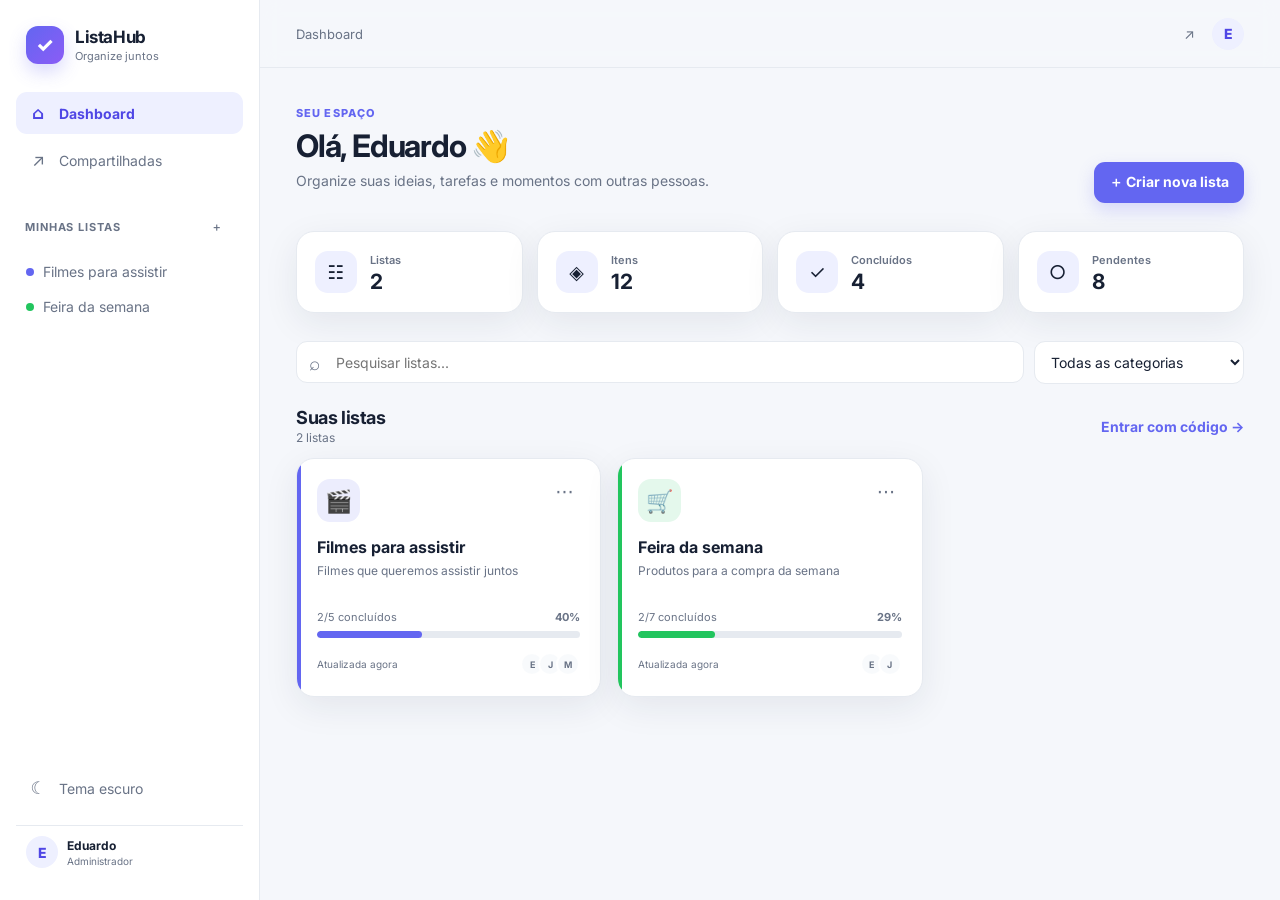
==== index.html @ 116a1e54 "feat: cria estrutura inicial do projeto List Implementa a estrutura inicial do projeto List, uma apl" ====
<!DOCTYPE html>
<html lang="pt-BR">
<head>
  <meta charset="UTF-8">
  <meta name="viewport" content="width=device-width, initial-scale=1.0">
  <meta name="description" content="ListaHub — listas pessoais e compartilhadas.">
  <title>List</title>
  <link rel="preconnect" href="https://fonts.googleapis.com">
  <link rel="preconnect" href="https://fonts.gstatic.com" crossorigin>
  <link href="https://fonts.googleapis.com/css2?family=Inter:wght@400;500;600;700;800&display=swap" rel="stylesheet">
  <link rel="stylesheet" href="css/style.css">
  <link rel="stylesheet" href="css/dashboard.css">
</head>
<body>
  <div class="app-shell">
    <aside class="sidebar" id="sidebar">
      <div class="brand">
        <div class="brand-mark">✓</div>
        <div>
          <strong>ListaHub</strong>
          <span>Organize juntos</span>
        </div>
      </div>

      <nav class="sidebar-nav" aria-label="Navegação principal">
        <button class="nav-item active" data-view="dashboard"><span>⌂</span> Dashboard</button>
        <button class="nav-item" data-view="shared"><span>↗</span> Compartilhadas</button>
      </nav>

      <div class="sidebar-section">
        <div class="section-heading">
          <span>Minhas listas</span>
          <button class="icon-btn" id="sidebarAdd" aria-label="Criar nova lista">＋</button>
        </div>
        <div id="sidebarLists" class="sidebar-lists"></div>
      </div>

      <div class="sidebar-bottom">
        <button class="nav-item" id="themeToggle"><span id="themeIcon">☾</span> <span id="themeLabel">Tema escuro</span></button>
        <div class="user-mini">
          <div class="avatar">E</div>
          <div><strong id="currentUserName">Eduardo</strong><span>Administrador</span></div>
        </div>
      </div>
    </aside>

    <main class="main-content">
      <header class="topbar">
        <button class="mobile-menu icon-btn" id="mobileMenu" aria-label="Abrir menu">☰</button>
        <div class="breadcrumb" id="breadcrumb">Dashboard</div>
        <div class="topbar-actions">
          <button class="icon-btn" id="joinListBtn" title="Entrar em uma lista compartilhada">↗</button>
          <button class="avatar avatar-button" aria-label="Perfil">E</button>
        </div>
      </header>

      <section id="dashboardView" class="view">
        <div class="page-header">
          <div>
            <p class="eyebrow">Seu espaço</p>
            <h1>Olá, Eduardo 👋</h1>
            <p class="muted">Organize suas ideias, tarefas e momentos com outras pessoas.</p>
          </div>
          <button class="primary-btn" id="createListBtn">＋ Criar nova lista</button>
        </div>

        <div class="stats-grid" id="statsGrid"></div>

        <div class="toolbar">
          <div class="search-box">
            <span>⌕</span>
            <input id="listSearch" type="search" placeholder="Pesquisar listas..." aria-label="Pesquisar listas">
          </div>
          <select id="categoryFilter" class="select-control" aria-label="Filtrar por categoria">
            <option value="all">Todas as categorias</option>
            <option value="filmes">Filmes</option>
            <option value="series">Séries</option>
            <option value="compras">Compras</option>
            <option value="tarefas">Tarefas</option>
            <option value="livros">Livros</option>
            <option value="viagens">Viagens</option>
            <option value="ideias">Ideias</option>
            <option value="personalizada">Personalizadas</option>
          </select>
        </div>

        <div class="section-title-row">
          <div><h2>Suas listas</h2><span class="muted" id="listCount"></span></div>
          <button class="text-btn" id="joinListText">Entrar com código →</button>
        </div>
        <div class="list-grid" id="listGrid"></div>
        <div class="empty-state hidden" id="emptyLists">
          <div class="empty-icon">☷</div>
          <h3>Nenhuma lista encontrada</h3>
          <p>Crie uma lista nova ou ajuste sua pesquisa.</p>
        </div>
      </section>

      <section id="listView" class="view hidden">
        <div id="listPage"></div>
      </section>

      <section id="sharedView" class="view hidden">
        <div class="page-header">
          <div>
            <p class="eyebrow">Colaboração</p>
            <h1>Listas compartilhadas</h1>
            <p class="muted">Entre em uma lista usando o código recebido.</p>
          </div>
        </div>
        <div class="shared-hero card">
          <div class="shared-icon">↗</div>
          <div>
            <h2>Entrar em uma lista</h2>
            <p class="muted">Nesta versão, o compartilhamento é simulado localmente com LocalStorage.</p>
            <div class="join-form">
              <label for="sharedCode">Código da lista</label>
              <div class="inline-form">
                <input id="sharedCode" type="text" placeholder="Ex.: LST-8F3K2A" autocomplete="off">
                <button class="primary-btn" id="sharedJoinBtn">Entrar na lista</button>
              </div>
            </div>
          </div>
        </div>
        <div class="section-title-row"><div><h2>Minhas listas compartilháveis</h2></div></div>
        <div id="sharedCards" class="list-grid"></div>
      </section>
    </main>
  </div>

  <div class="modal-backdrop hidden" id="modalBackdrop">
    <div class="modal" id="modalContent" role="dialog" aria-modal="true" aria-labelledby="modalTitle"></div>
  </div>
  <div id="toastContainer" class="toast-container" aria-live="polite"></div>

  <script src="js/storage.js"></script>
  <script src="js/utils.js"></script>
  <script src="js/lists.js"></script>
  <script src="js/items.js"></script>
  <script src="js/ui.js"></script>
  <script src="js/app.js"></script>
</body>
</html>
---- css/style.css ----
:root {
  --bg: #f5f7fb;
  --surface: #ffffff;
  --surface-2: #f8fafc;
  --text: #172033;
  --muted: #697386;
  --border: #e6eaf0;
  --primary: #6366f1;
  --primary-strong: #4f46e5;
  --primary-soft: #eef0ff;
  --danger: #ef4444;
  --success: #16a34a;
  --warning: #f59e0b;
  --shadow: 0 10px 35px rgba(28, 39, 65, 0.08);
  --radius: 18px;
  --sidebar: 260px;
}
[data-theme="dark"] {
  --bg: #0d1117;
  --surface: #151b24;
  --surface-2: #10161f;
  --text: #eef2f7;
  --muted: #9aa5b5;
  --border: #27303d;
  --primary-soft: #242746;
  --shadow: 0 10px 35px rgba(0, 0, 0, 0.22);
}
* {
  box-sizing: border-box;
}
html {
  scroll-behavior: smooth;
}
body {
  margin: 0;
  font-family: Inter, system-ui, sans-serif;
  background: var(--bg);
  color: var(--text);
  font-size: 14px;
}
button,
input,
select,
textarea {
  font: inherit;
}
button {
  cursor: pointer;
}
button:focus-visible,
input:focus-visible,
select:focus-visible,
textarea:focus-visible {
  outline: 3px solid color-mix(in srgb, var(--primary) 28%, transparent);
  outline-offset: 2px;
}
.hidden {
  display: none !important;
}
.muted {
  color: var(--muted);
}
.app-shell {
  min-height: 100vh;
  display: flex;
}
.sidebar {
  width: var(--sidebar);
  position: fixed;
  inset: 0 auto 0 0;
  z-index: 20;
  display: flex;
  flex-direction: column;
  padding: 22px 16px;
  background: var(--surface);
  border-right: 1px solid var(--border);
}
.brand {
  display: flex;
  align-items: center;
  gap: 11px;
  padding: 4px 10px 28px;
}
.brand-mark {
  width: 38px;
  height: 38px;
  border-radius: 12px;
  display: grid;
  place-items: center;
  background: linear-gradient(135deg, var(--primary), #8b5cf6);
  color: #fff;
  font-weight: 800;
  font-size: 20px;
  box-shadow: 0 8px 18px rgba(99, 102, 241, 0.24);
}
.brand strong {
  display: block;
  font-size: 17px;
  letter-spacing: -0.4px;
}
.brand span {
  display: block;
  color: var(--muted);
  font-size: 11px;
  margin-top: 2px;
}
.sidebar-nav {
  display: grid;
  gap: 5px;
}
.nav-item {
  border: 0;
  background: transparent;
  color: var(--muted);
  text-align: left;
  width: 100%;
  display: flex;
  align-items: center;
  gap: 11px;
  padding: 11px 12px;
  border-radius: 11px;
  transition: 0.2s;
}
.nav-item span:first-child {
  width: 20px;
  text-align: center;
  font-size: 17px;
}
.nav-item:hover {
  background: var(--surface-2);
  color: var(--text);
}
.nav-item.active {
  background: var(--primary-soft);
  color: var(--primary-strong);
  font-weight: 700;
}
.sidebar-section {
  margin-top: 28px;
  min-height: 0;
}
.section-heading {
  display: flex;
  align-items: center;
  justify-content: space-between;
  padding: 0 9px 9px;
  color: var(--muted);
  font-size: 11px;
  text-transform: uppercase;
  letter-spacing: 0.08em;
  font-weight: 700;
}
.icon-btn {
  border: 0;
  background: transparent;
  color: var(--muted);
  width: 36px;
  height: 36px;
  border-radius: 10px;
  display: grid;
  place-items: center;
  transition: 0.2s;
}
.icon-btn:hover {
  background: var(--surface-2);
  color: var(--text);
}
.sidebar-lists {
  overflow: auto;
  max-height: 42vh;
  padding-right: 3px;
}
.sidebar-list {
  display: flex;
  align-items: center;
  gap: 9px;
  padding: 9px 10px;
  border-radius: 10px;
  cursor: pointer;
  color: var(--muted);
}
.sidebar-list:hover {
  background: var(--surface-2);
  color: var(--text);
}
.sidebar-list-dot {
  width: 8px;
  height: 8px;
  border-radius: 50%;
  flex: 0 0 auto;
}
.sidebar-list-name {
  white-space: nowrap;
  overflow: hidden;
  text-overflow: ellipsis;
}
.sidebar-bottom {
  margin-top: auto;
  display: grid;
  gap: 8px;
}
.user-mini {
  display: flex;
  gap: 9px;
  align-items: center;
  padding: 10px;
  border-top: 1px solid var(--border);
  margin-top: 8px;
}
.user-mini strong,
.user-mini span {
  display: block;
}
.user-mini strong {
  font-size: 12px;
}
.user-mini span {
  font-size: 10px;
  color: var(--muted);
  margin-top: 2px;
}
.avatar {
  width: 32px;
  height: 32px;
  border-radius: 50%;
  display: grid;
  place-items: center;
  background: var(--primary-soft);
  color: var(--primary-strong);
  font-weight: 800;
  flex: 0 0 auto;
}
.avatar-button {
  border: 0;
}
.main-content {
  margin-left: var(--sidebar);
  width: calc(100% - var(--sidebar));
  min-height: 100vh;
}
.topbar {
  height: 68px;
  display: flex;
  align-items: center;
  justify-content: space-between;
  padding: 0 36px;
  background: color-mix(in srgb, var(--bg) 88%, transparent);
  backdrop-filter: blur(10px);
  border-bottom: 1px solid var(--border);
  position: sticky;
  top: 0;
  z-index: 10;
}
.breadcrumb {
  font-size: 13px;
  color: var(--muted);
}
.topbar-actions {
  display: flex;
  gap: 5px;
  align-items: center;
}
.mobile-menu {
  display: none;
}
.view {
  max-width: 1320px;
  margin: 0 auto;
  padding: 38px 36px 60px;
}
.page-header {
  display: flex;
  align-items: flex-end;
  justify-content: space-between;
  gap: 24px;
  margin-bottom: 28px;
}
.eyebrow {
  color: var(--primary);
  text-transform: uppercase;
  letter-spacing: 0.1em;
  font-weight: 800;
  font-size: 11px;
  margin: 0 0 7px;
}
h1,
h2,
h3,
p {
  margin-top: 0;
}
h1 {
  font-size: 31px;
  letter-spacing: -1.2px;
  margin-bottom: 7px;
}
h2 {
  font-size: 18px;
  letter-spacing: -0.4px;
  margin-bottom: 0;
}
h3 {
  font-size: 15px;
}
.card {
  background: var(--surface);
  border: 1px solid var(--border);
  border-radius: var(--radius);
  box-shadow: var(--shadow);
}
.primary-btn,
.secondary-btn,
.danger-btn {
  border: 0;
  border-radius: 11px;
  padding: 11px 15px;
  font-weight: 700;
  transition: 0.2s;
}
.primary-btn {
  background: var(--primary);
  color: #fff;
  box-shadow: 0 7px 17px rgba(99, 102, 241, 0.22);
}
.primary-btn:hover {
  background: var(--primary-strong);
  transform: translateY(-1px);
}
.secondary-btn {
  background: var(--surface-2);
  color: var(--text);
  border: 1px solid var(--border);
}
.danger-btn {
  background: #fee2e2;
  color: #b91c1c;
}
[data-theme="dark"] .danger-btn {
  background: #3a2024;
  color: #fca5a5;
}
.text-btn {
  border: 0;
  background: transparent;
  color: var(--primary);
  font-weight: 700;
  padding: 7px 0;
}
.stats-grid {
  display: grid;
  grid-template-columns: repeat(4, 1fr);
  gap: 14px;
  margin-bottom: 28px;
}
.stat-card {
  padding: 18px;
  display: flex;
  align-items: center;
  gap: 13px;
}
.stat-icon {
  width: 42px;
  height: 42px;
  border-radius: 13px;
  display: grid;
  place-items: center;
  background: var(--primary-soft);
  font-size: 19px;
}
.stat-label {
  color: var(--muted);
  font-size: 11px;
  font-weight: 600;
}
.stat-value {
  display: block;
  font-size: 21px;
  margin-top: 2px;
}
.toolbar {
  display: flex;
  gap: 10px;
  margin-bottom: 23px;
}
.search-box {
  flex: 1;
  min-width: 200px;
  position: relative;
}
.search-box span {
  position: absolute;
  left: 13px;
  top: 50%;
  transform: translateY(-50%);
  color: var(--muted);
  font-size: 19px;
}
.search-box input,
.select-control,
.field input,
.field select,
.field textarea,
.join-form input {
  width: 100%;
  border: 1px solid var(--border);
  background: var(--surface);
  color: var(--text);
  border-radius: 11px;
  padding: 11px 12px;
  min-height: 42px;
}
.search-box input {
  padding-left: 39px;
}
.select-control {
  max-width: 210px;
}
.section-title-row {
  display: flex;
  justify-content: space-between;
  align-items: center;
  margin-bottom: 13px;
}
.section-title-row .muted {
  font-size: 12px;
}
.list-grid {
  display: grid;
  grid-template-columns: repeat(3, minmax(0, 1fr));
  gap: 16px;
}
.list-card {
  position: relative;
  overflow: hidden;
  padding: 20px;
  cursor: pointer;
  transition: 0.22s;
  min-height: 215px;
}
.list-card:hover {
  transform: translateY(-3px);
  box-shadow: 0 16px 38px rgba(28, 39, 65, 0.12);
}
.list-card-accent {
  position: absolute;
  left: 0;
  top: 0;
  bottom: 0;
  width: 4px;
  background: var(--list-color);
}
.list-card-head {
  display: flex;
  justify-content: space-between;
  gap: 10px;
  align-items: flex-start;
}
.list-icon {
  width: 43px;
  height: 43px;
  border-radius: 13px;
  display: grid;
  place-items: center;
  background: color-mix(in srgb, var(--list-color) 12%, var(--surface));
  font-size: 22px;
}
.more-btn {
  border: 0;
  background: transparent;
  color: var(--muted);
  font-size: 19px;
}
.list-card h3 {
  margin: 15px 0 5px;
  font-size: 16px;
}
.list-card-description {
  color: var(--muted);
  font-size: 12px;
  min-height: 32px;
  line-height: 1.45;
}
.progress-row {
  display: flex;
  justify-content: space-between;
  color: var(--muted);
  font-size: 11px;
  margin-top: 16px;
}
.progress {
  height: 7px;
  border-radius: 99px;
  background: var(--border);
  overflow: hidden;
  margin-top: 7px;
}
.progress > span {
  display: block;
  height: 100%;
  border-radius: inherit;
  background: var(--list-color);
  transition: 0.35s;
}
.card-footer {
  display: flex;
  justify-content: space-between;
  align-items: center;
  margin-top: 14px;
  color: var(--muted);
  font-size: 10px;
}
.members {
  display: flex;
}
.member-avatar {
  width: 24px;
  height: 24px;
  border-radius: 50%;
  display: grid;
  place-items: center;
  background: var(--surface-2);
  border: 2px solid var(--surface);
  font-size: 9px;
  font-weight: 700;
  margin-left: -6px;
}
.member-avatar:first-child {
  margin-left: 0;
}
.empty-state {
  padding: 65px 20px;
  text-align: center;
  color: var(--muted);
}
.empty-icon {
  font-size: 42px;
  margin-bottom: 8px;
  opacity: 0.6;
}
.modal-backdrop {
  position: fixed;
  inset: 0;
  background: rgba(9, 14, 24, 0.55);
  display: grid;
  place-items: center;
  padding: 18px;
  z-index: 100;
  backdrop-filter: blur(4px);
}
.modal {
  width: min(560px, 100%);
  max-height: 90vh;
  overflow: auto;
  background: var(--surface);
  border: 1px solid var(--border);
  border-radius: 20px;
  box-shadow: 0 25px 70px rgba(0, 0, 0, 0.25);
  padding: 23px;
}
.modal-header {
  display: flex;
  justify-content: space-between;
  gap: 15px;
  align-items: center;
  margin-bottom: 20px;
}
.modal-header h2 {
  font-size: 20px;
}
.modal-close {
  border: 0;
  background: var(--surface-2);
  color: var(--muted);
  width: 34px;
  height: 34px;
  border-radius: 9px;
}
.form-grid {
  display: grid;
  grid-template-columns: 1fr 1fr;
  gap: 13px;
}
.field {
  display: grid;
  gap: 7px;
}
.field.full {
  grid-column: 1/-1;
}
.field label {
  font-size: 12px;
  font-weight: 700;
}
.field textarea {
  resize: vertical;
  min-height: 82px;
}
.modal-actions {
  display: flex;
  justify-content: flex-end;
  gap: 9px;
  margin-top: 21px;
}
.color-picker {
  display: flex;
  gap: 8px;
  flex-wrap: wrap;
}
.color-option {
  width: 31px;
  height: 31px;
  border-radius: 50%;
  border: 3px solid var(--surface);
  outline: 1px solid var(--border);
  padding: 0;
}
.color-option.selected {
  outline: 3px solid var(--primary);
}
.icon-picker {
  display: flex;
  flex-wrap: wrap;
  gap: 6px;
}
.icon-option {
  width: 36px;
  height: 36px;
  border: 1px solid var(--border);
  background: var(--surface-2);
  border-radius: 9px;
  font-size: 18px;
}
.icon-option.selected {
  border-color: var(--primary);
  box-shadow: inset 0 0 0 2px var(--primary-soft);
}
.toast-container {
  position: fixed;
  right: 20px;
  bottom: 20px;
  z-index: 200;
  display: grid;
  gap: 9px;
}
.toast {
  background: var(--text);
  color: var(--surface);
  padding: 12px 15px;
  border-radius: 12px;
  box-shadow: var(--shadow);
  font-size: 12px;
  animation: toastIn 0.22s ease;
}
@keyframes toastIn {
  from {
    opacity: 0;
    transform: translateY(8px);
  }
  to {
    opacity: 1;
    transform: none;
  }
}
---- css/dashboard.css ----
.list-page-header {
  padding: 25px;
  border-radius: 22px;
  color: #fff;
  position: relative;
  overflow: hidden;
  background: linear-gradient(
    135deg,
    var(--list-color),
    color-mix(in srgb, var(--list-color) 68%, #111827)
  );
  box-shadow: 0 18px 42px color-mix(in srgb, var(--list-color) 20%, transparent);
}
.list-page-header::after {
  content: "";
  position: absolute;
  width: 220px;
  height: 220px;
  border-radius: 50%;
  right: -70px;
  top: -110px;
  background: rgba(255, 255, 255, 0.09);
}
.back-link {
  border: 0;
  background: rgba(255, 255, 255, 0.12);
  color: #fff;
  padding: 7px 10px;
  border-radius: 9px;
  font-weight: 700;
  margin-bottom: 20px;
}
.list-page-top {
  display: flex;
  justify-content: space-between;
  gap: 20px;
  align-items: flex-start;
  position: relative;
  z-index: 1;
}
.list-page-title {
  display: flex;
  gap: 14px;
  align-items: center;
}
.big-list-icon {
  width: 58px;
  height: 58px;
  border-radius: 17px;
  display: grid;
  place-items: center;
  background: rgba(255, 255, 255, 0.14);
  font-size: 29px;
}
.list-page-title h1 {
  margin: 0 0 5px;
  font-size: 27px;
}
.list-page-title p {
  margin: 0;
  color: rgba(255, 255, 255, 0.76);
  max-width: 700px;
}
.list-header-actions {
  display: flex;
  gap: 8px;
}
.header-btn {
  border: 1px solid rgba(255, 255, 255, 0.22);
  background: rgba(255, 255, 255, 0.11);
  color: #fff;
  border-radius: 10px;
  padding: 10px 12px;
  font-weight: 700;
}
.list-metrics {
  display: flex;
  gap: 22px;
  margin-top: 24px;
  position: relative;
  z-index: 1;
}
.metric strong {
  display: block;
  font-size: 20px;
}
.metric span {
  display: block;
  font-size: 10px;
  color: rgba(255, 255, 255, 0.72);
  margin-top: 2px;
}
.list-progress-wrap {
  margin-top: 18px;
  position: relative;
  z-index: 1;
}
.list-progress-wrap .progress {
  background: rgba(255, 255, 255, 0.18);
}
.list-progress-wrap .progress > span {
  background: #fff;
}
.items-toolbar {
  display: flex;
  gap: 10px;
  align-items: center;
  margin: 23px 0 14px;
  flex-wrap: wrap;
}
.item-filters {
  display: flex;
  gap: 6px;
  flex-wrap: wrap;
}
.filter-btn {
  border: 1px solid var(--border);
  background: var(--surface);
  color: var(--muted);
  border-radius: 9px;
  padding: 8px 11px;
  font-size: 11px;
  font-weight: 700;
}
.filter-btn.active {
  background: var(--primary-soft);
  color: var(--primary);
  border-color: color-mix(in srgb, var(--primary) 25%, var(--border));
}
.item-search {
  flex: 1;
  min-width: 190px;
}
.item-search input {
  width: 100%;
  border: 1px solid var(--border);
  background: var(--surface);
  color: var(--text);
  border-radius: 10px;
  padding: 10px 12px;
}
.quick-add {
  display: flex;
  gap: 8px;
  padding: 12px;
  background: var(--surface);
  border: 1px solid var(--border);
  border-radius: 14px;
  margin-bottom: 13px;
}
.quick-add input {
  flex: 1;
  border: 0;
  background: transparent;
  color: var(--text);
  outline: 0;
  min-width: 0;
}
.items-list {
  display: grid;
  gap: 9px;
}
.item-card {
  display: grid;
  grid-template-columns: auto 1fr auto;
  gap: 12px;
  align-items: center;
  background: var(--surface);
  border: 1px solid var(--border);
  border-radius: 14px;
  padding: 13px 15px;
  transition: 0.18s;
}
.item-card:hover {
  border-color: color-mix(in srgb, var(--primary) 24%, var(--border));
}
.item-check {
  width: 20px;
  height: 20px;
  accent-color: var(--primary);
}
.item-main {
  min-width: 0;
}
.item-name {
  font-weight: 700;
  display: block;
  white-space: nowrap;
  overflow: hidden;
  text-overflow: ellipsis;
}
.item-card.completed .item-name {
  text-decoration: line-through;
  color: var(--muted);
}
.item-meta {
  display: flex;
  gap: 7px;
  flex-wrap: wrap;
  margin-top: 5px;
  color: var(--muted);
  font-size: 10px;
}
.priority {
  font-weight: 700;
  padding: 3px 7px;
  border-radius: 99px;
}
.priority-high {
  color: #dc2626;
  background: #fee2e2;
}
.priority-medium {
  color: #b45309;
  background: #fef3c7;
}
.priority-low {
  color: #15803d;
  background: #dcfce7;
}
[data-theme="dark"] .priority-high {
  background: #3a2024;
}
[data-theme="dark"] .priority-medium {
  background: #3a3020;
}
[data-theme="dark"] .priority-low {
  background: #193325;
}
.item-actions {
  display: flex;
  gap: 3px;
}
.small-btn {
  border: 0;
  background: transparent;
  color: var(--muted);
  width: 31px;
  height: 31px;
  border-radius: 8px;
}
.small-btn:hover {
  background: var(--surface-2);
  color: var(--text);
}
.list-extra-grid {
  display: grid;
  grid-template-columns: 1fr 1fr;
  gap: 15px;
  margin-top: 16px;
}
.panel {
  padding: 18px;
}
.panel-header {
  display: flex;
  justify-content: space-between;
  align-items: center;
  margin-bottom: 13px;
}
.panel-header h3 {
  margin: 0;
}
.member-row {
  display: flex;
  align-items: center;
  justify-content: space-between;
  padding: 9px 0;
  border-bottom: 1px solid var(--border);
}
.member-row:last-child {
  border-bottom: 0;
}
.member-info {
  display: flex;
  gap: 9px;
  align-items: center;
}
.member-info span {
  font-size: 11px;
  color: var(--muted);
  display: block;
  margin-top: 2px;
}
.share-code {
  display: flex;
  gap: 8px;
  align-items: center;
}
.share-code code {
  flex: 1;
  background: var(--surface-2);
  border: 1px dashed var(--border);
  padding: 10px;
  border-radius: 9px;
  font-weight: 800;
  letter-spacing: 0.08em;
  text-align: center;
}
.join-form {
  margin-top: 20px;
  max-width: 600px;
}
.join-form label {
  display: block;
  font-size: 12px;
  font-weight: 700;
  margin-bottom: 7px;
}
.inline-form {
  display: flex;
  gap: 8px;
}
.shared-hero {
  display: flex;
  gap: 20px;
  align-items: flex-start;
  padding: 24px;
  margin-bottom: 28px;
}
.shared-icon {
  width: 52px;
  height: 52px;
  border-radius: 15px;
  background: var(--primary-soft);
  color: var(--primary);
  display: grid;
  place-items: center;
  font-size: 24px;
  flex: 0 0 auto;
}
@media (max-width: 1050px) {
  .list-grid {
    grid-template-columns: repeat(2, minmax(0, 1fr));
  }
  .stats-grid {
    grid-template-columns: repeat(2, 1fr);
  }
}
@media (max-width: 800px) {
  :root {
    --sidebar: 0px;
  }
  .sidebar {
    transform: translateX(-100%);
    width: 260px;
    box-shadow: 10px 0 35px rgba(0, 0, 0, 0.12);
    transition: 0.25s;
  }
  .sidebar.open {
    transform: none;
  }
  .main-content {
    margin-left: 0;
    width: 100%;
  }
  .topbar {
    padding: 0 17px;
  }
  .mobile-menu {
    display: grid;
  }
  .view {
    padding: 26px 17px 50px;
  }
  .page-header {
    align-items: flex-start;
    flex-direction: column;
  }
  .page-header .primary-btn {
    width: 100%;
  }
  .list-grid {
    grid-template-columns: 1fr;
  }
  .list-page-top {
    flex-direction: column;
  }
  .list-header-actions {
    width: 100%;
  }
  .list-header-actions .header-btn {
    flex: 1;
  }
  .list-extra-grid {
    grid-template-columns: 1fr;
  }
}
@media (max-width: 540px) {
  h1 {
    font-size: 26px;
  }
  .stats-grid {
    grid-template-columns: 1fr 1fr;
    gap: 9px;
  }
  .stat-card {
    padding: 13px;
  }
  .stat-icon {
    width: 36px;
    height: 36px;
  }
  .toolbar {
    flex-direction: column;
  }
  .select-control {
    max-width: none;
  }
  .list-page-header {
    padding: 18px;
  }
  .list-metrics {
    gap: 14px;
  }
  .item-card {
    grid-template-columns: auto 1fr;
  }
  .item-actions {
    grid-column: 2;
    justify-content: flex-end;
    margin-top: -5px;
  }
  .inline-form,
  .quick-add {
    flex-direction: column;
  }
  .shared-hero {
    flex-direction: column;
  }
}
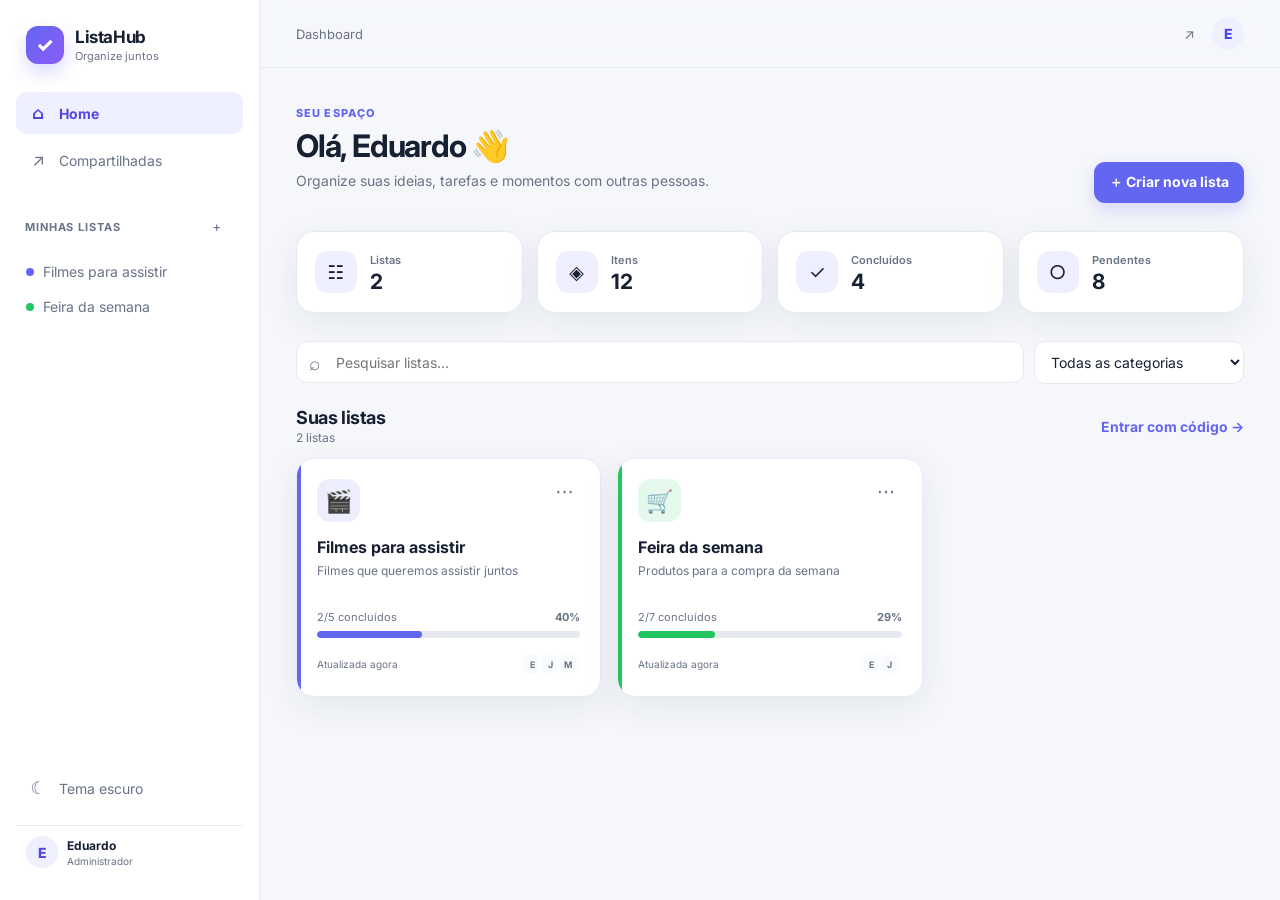
==== commit 559fd4eb: "arrumando botão home mudando o nome do botão Dashboard para Home e fazendo ele realmente funcionar l" ====
--- a/index.html
+++ b/index.html
@@ -23,7 +23,7 @@
       </div>
 
       <nav class="sidebar-nav" aria-label="Navegação principal">
-        <button class="nav-item active" data-view="dashboard"><span>⌂</span> Dashboard</button>
+        <button class="nav-item active" id="dashboardBtn" data-view="dashboard"><span>⌂</span> Home</button>
         <button class="nav-item" data-view="shared"><span>↗</span> Compartilhadas</button>
       </nav>
 
--- a/css/dashboard.css
+++ b/css/dashboard.css
@@ -109,6 +109,7 @@
   flex-wrap: wrap;
 }
 .item-filters {
+  margin-bottom: 12px;
   display: flex;
   gap: 6px;
   flex-wrap: wrap;
@@ -200,6 +201,14 @@
   margin-top: 5px;
   color: var(--muted);
   font-size: 10px;
+}
+.item-description{
+  margin: 7px 0 0 ;
+  color: var(--muted);
+  font-size: 11px;
+  line-height: 1.45;
+  overflow-wrap: anywhere;
+  word-break: break-word;
 }
 .priority {
   font-weight: 700;
